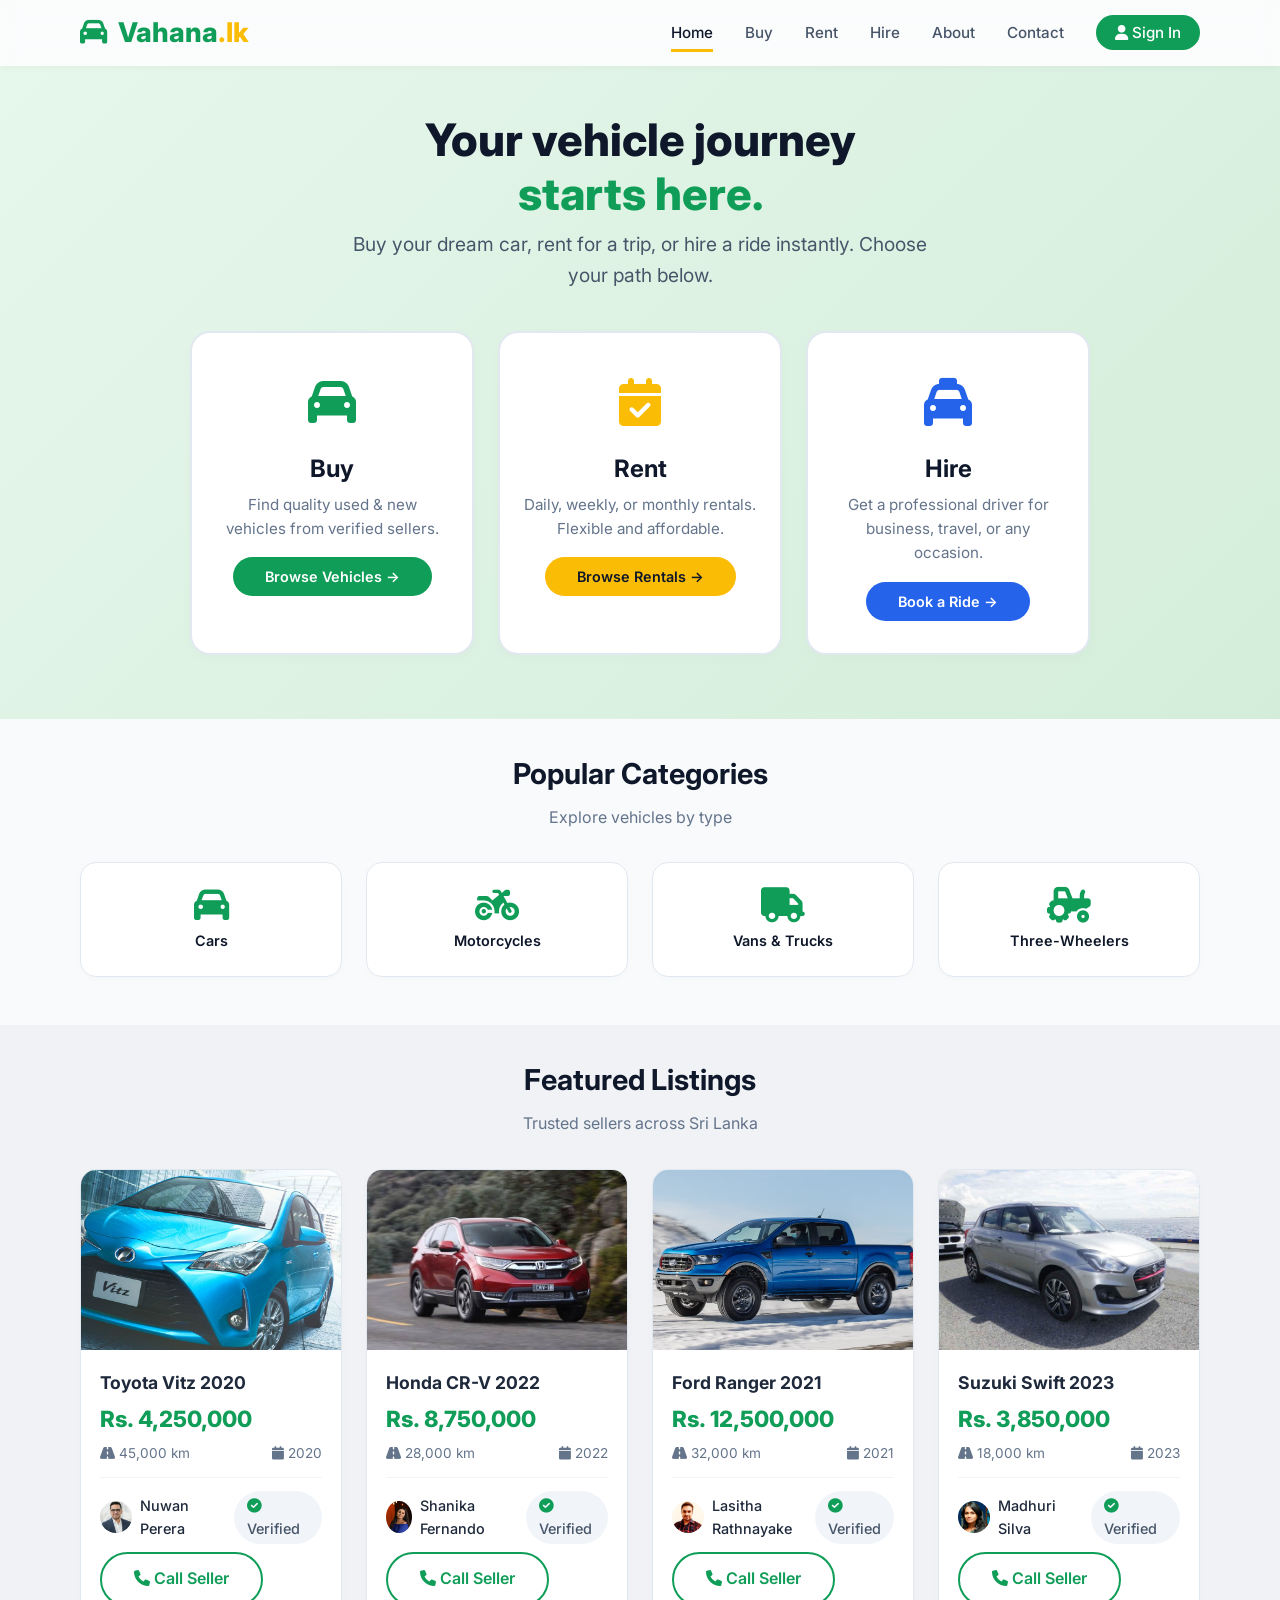
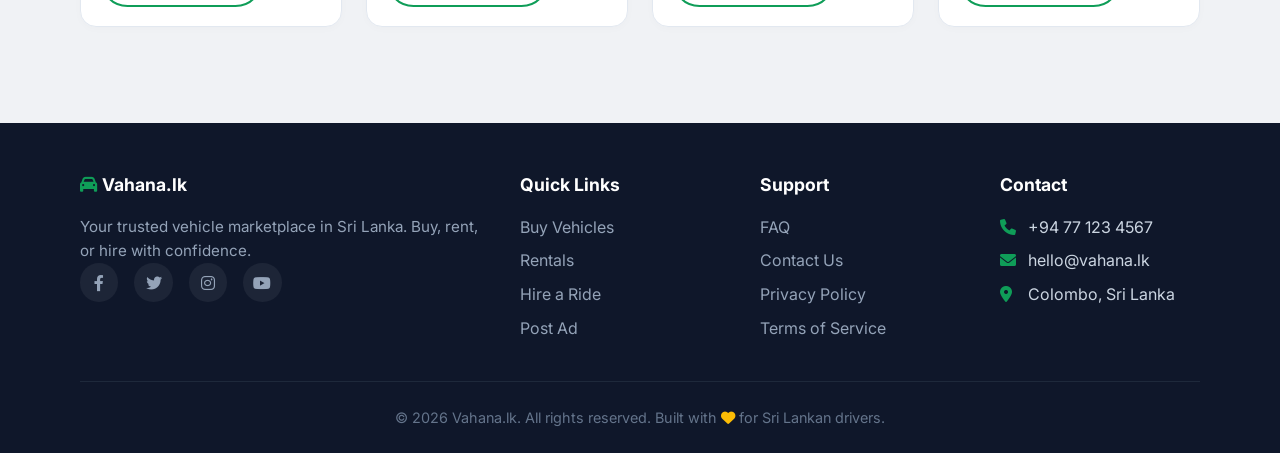
==== index.html @ b87160fb "Add files via upload" ====
<!DOCTYPE html>
<html lang="en">
<head>
    <meta charset="UTF-8" />
    <meta name="viewport" content="width=device-width, initial-scale=1.0, maximum-scale=1.0, user-scalable=yes" />
    <title>Vahana.lk — Buy, Rent & Hire Vehicles in Sri Lanka</title>
    <link rel="preconnect" href="https://fonts.googleapis.com" />
    <link rel="preconnect" href="https://fonts.gstatic.com" crossorigin />
    <link href="https://fonts.googleapis.com/css2?family=Inter:opsz,wght@14..32,300;14..32,400;14..32,600;14..32,700;14..32,800&display=swap" rel="stylesheet" />
    <link rel="stylesheet" href="https://cdnjs.cloudflare.com/ajax/libs/font-awesome/6.0.0-beta3/css/all.min.css" />
    <link rel="stylesheet" href="css/style.css" />
</head>
<body>

    <header class="site-header" id="siteHeader">
        <div class="container header-container">
            <div class="logo">
                <a href="index.html"><i class="fas fa-car"></i> Vahana<span>.lk</span></a>
            </div>
            <nav class="main-nav" id="mainNav">
                <ul>
                    <li><a href="index.html" class="active">Home</a></li>
                    <li><a href="vehicles.html">Buy</a></li>
                    <li><a href="rentals.html">Rent</a></li>
                    <li><a href="hire.html">Hire</a></li>
                    <li><a href="about.html">About</a></li>
                    <li><a href="contact.html">Contact</a></li>
                    <li><a href="#" class="nav-cta"><i class="fas fa-user"></i> Sign In</a></li>
                </ul>
            </nav>
            <button class="nav-toggle" id="navToggle"><i class="fas fa-bars"></i></button>
        </div>
    </header>

    <section class="hero" style="padding: 3rem 0 4rem;">
        <div class="container hero-content">
            <h1 style="font-size: 2.8rem; font-weight: 800; color: #0f172a; margin-bottom: 0.5rem;">
                Your vehicle journey <br /><span style="color: #0f9d58;">starts here.</span>
            </h1>
            <p style="font-size: 1.2rem; color: #475569; max-width: 600px; margin: 0 auto 2.5rem;">
                Buy your dream car, rent for a trip, or hire a ride instantly.
                Choose your path below.
            </p>
            <div style="display: grid; grid-template-columns: repeat(3, 1fr); gap: 1.5rem; max-width: 900px; margin: 0 auto;">
                <a href="vehicles.html" style="background: #fff; padding: 2rem 1.5rem; border-radius: 20px; text-align: center; border: 2px solid #e2e8f0; transition: 0.3s; box-shadow: 0 4px 12px rgba(0,0,0,0.02); text-decoration: none; color: inherit; display: block;">
                    <div style="font-size: 3rem; color: #0f9d58; margin-bottom: 0.5rem;"><i class="fas fa-car"></i></div>
                    <h3 style="font-size: 1.5rem; font-weight: 700; color: #0f172a;">Buy</h3>
                    <p style="color: #64748b; font-size: 0.95rem; margin: 0.3rem 0 1rem;">Find quality used &amp; new vehicles from verified sellers.</p>
                    <span style="display: inline-block; background: #0f9d58; color: #fff; padding: 0.5rem 2rem; border-radius: 50px; font-weight: 600; font-size: 0.9rem;">Browse Vehicles →</span>
                </a>
                <a href="rentals.html" style="background: #fff; padding: 2rem 1.5rem; border-radius: 20px; text-align: center; border: 2px solid #e2e8f0; transition: 0.3s; box-shadow: 0 4px 12px rgba(0,0,0,0.02); text-decoration: none; color: inherit; display: block;">
                    <div style="font-size: 3rem; color: #fbbc05; margin-bottom: 0.5rem;"><i class="fas fa-calendar-check"></i></div>
                    <h3 style="font-size: 1.5rem; font-weight: 700; color: #0f172a;">Rent</h3>
                    <p style="color: #64748b; font-size: 0.95rem; margin: 0.3rem 0 1rem;">Daily, weekly, or monthly rentals. Flexible and affordable.</p>
                    <span style="display: inline-block; background: #fbbc05; color: #0f172a; padding: 0.5rem 2rem; border-radius: 50px; font-weight: 600; font-size: 0.9rem;">Browse Rentals →</span>
                </a>
                <a href="hire.html" style="background: #fff; padding: 2rem 1.5rem; border-radius: 20px; text-align: center; border: 2px solid #e2e8f0; transition: 0.3s; box-shadow: 0 4px 12px rgba(0,0,0,0.02); text-decoration: none; color: inherit; display: block;">
                    <div style="font-size: 3rem; color: #2563eb; margin-bottom: 0.5rem;"><i class="fas fa-taxi"></i></div>
                    <h3 style="font-size: 1.5rem; font-weight: 700; color: #0f172a;">Hire</h3>
                    <p style="color: #64748b; font-size: 0.95rem; margin: 0.3rem 0 1rem;">Get a professional driver for business, travel, or any occasion.</p>
                    <span style="display: inline-block; background: #2563eb; color: #fff; padding: 0.5rem 2rem; border-radius: 50px; font-weight: 600; font-size: 0.9rem;">Book a Ride →</span>
                </a>
            </div>
        </div>
    </section>

    <section class="categories" style="padding: 2rem 0 3rem; background: #f8fafc;">
        <div class="container">
            <h2 class="section-title">Popular Categories</h2>
            <p class="section-subtitle">Explore vehicles by type</p>
            <div class="category-grid">
                <div class="category-item"><i class="fas fa-car"></i><h4>Cars</h4></div>
                <div class="category-item"><i class="fas fa-motorcycle"></i><h4>Motorcycles</h4></div>
                <div class="category-item"><i class="fas fa-truck"></i><h4>Vans &amp; Trucks</h4></div>
                <div class="category-item"><i class="fas fa-tractor"></i><h4>Three-Wheelers</h4></div>
            </div>
        </div>
    </section>

    <section class="featured" style="padding: 2rem 0 4rem;">
        <div class="container">
            <h2 class="section-title">Featured Listings</h2>
            <p class="section-subtitle">Trusted sellers across Sri Lanka</p>
            <div class="listing-grid">
                <div class="listing-card">
                    <img src="img/toyotavista.jpg" alt="Toyota Vitz" />
                    <div class="listing-body">
                        <h3>Toyota Vitz 2020</h3>
                        <div class="price">Rs. 4,250,000</div>
                        <div class="meta"><span><i class="fas fa-road"></i> 45,000 km</span><span><i class="fas fa-calendar"></i> 2020</span></div>
                        <div class="seller">
                            <img src="img/nuwan.jpg" alt="seller" />
                            <span>Nuwan Perera</span>
                            <span class="badge"><i class="fas fa-check-circle" style="color:#0f9d58;"></i> Verified</span>
                        </div>
                        <a href="#" class="btn btn-outline-green" style="margin-top:0.5rem;"><i class="fas fa-phone"></i> Call Seller</a>
                    </div>
                </div>
                <div class="listing-card">
                    <img src="img/hondacrv2.jpg" alt="Honda CR-V" />
                    <div class="listing-body">
                        <h3>Honda CR-V 2022</h3>
                        <div class="price">Rs. 8,750,000</div>
                        <div class="meta"><span><i class="fas fa-road"></i> 28,000 km</span><span><i class="fas fa-calendar"></i> 2022</span></div>
                        <div class="seller">
                            <img src="img/shanika.jpg" alt="seller" />
                            <span>Shanika Fernando</span>
                            <span class="badge"><i class="fas fa-check-circle" style="color:#0f9d58;"></i> Verified</span>
                        </div>
                        <a href="#" class="btn btn-outline-green" style="margin-top:0.5rem;"><i class="fas fa-phone"></i> Call Seller</a>
                    </div>
                </div>
                <div class="listing-card">
                    <img src="img/fordranger.jpg" alt="Ford Ranger" />
                    <div class="listing-body">
                        <h3>Ford Ranger 2021</h3>
                        <div class="price">Rs. 12,500,000</div>
                        <div class="meta"><span><i class="fas fa-road"></i> 32,000 km</span><span><i class="fas fa-calendar"></i> 2021</span></div>
                        <div class="seller">
                            <img src="img/lasitha.jpg" alt="seller" />
                            <span>Lasitha Rathnayake</span>
                            <span class="badge"><i class="fas fa-check-circle" style="color:#0f9d58;"></i> Verified</span>
                        </div>
                        <a href="#" class="btn btn-outline-green" style="margin-top:0.5rem;"><i class="fas fa-phone"></i> Call Seller</a>
                    </div>
                </div>
                <div class="listing-card">
                    <img src="img/suzuki2.jpeg" alt="Suzuki Swift" />
                    <div class="listing-body">
                        <h3>Suzuki Swift 2023</h3>
                        <div class="price">Rs. 3,850,000</div>
                        <div class="meta"><span><i class="fas fa-road"></i> 18,000 km</span><span><i class="fas fa-calendar"></i> 2023</span></div>
                        <div class="seller">
                            <img src="img/maduri.webp" alt="seller" />
                            <span>Madhuri Silva</span>
                            <span class="badge"><i class="fas fa-check-circle" style="color:#0f9d58;"></i> Verified</span>
                        </div>
                        <a href="#" class="btn btn-outline-green" style="margin-top:0.5rem;"><i class="fas fa-phone"></i> Call Seller</a>
                    </div>
                </div>
            </div>
        </div>
    </section>

 

    <footer class="site-footer">
        <div class="container">
            <div class="footer-grid">
                <div class="footer-col">
                    <h4><i class="fas fa-car" style="color:#0f9d58;"></i> Vahana.lk</h4>
                    <p>Your trusted vehicle marketplace in Sri Lanka. Buy, rent, or hire with confidence.</p>
                    <div class="social-links">
                        <a href="#"><i class="fab fa-facebook-f"></i></a>
                        <a href="#"><i class="fab fa-twitter"></i></a>
                        <a href="#"><i class="fab fa-instagram"></i></a>
                        <a href="#"><i class="fab fa-youtube"></i></a>
                    </div>
                </div>
                <div class="footer-col">
                    <h4>Quick Links</h4>
                    <ul>
                        <li><a href="vehicles.html">Buy Vehicles</a></li>
                        <li><a href="rentals.html">Rentals</a></li>
                        <li><a href="hire.html">Hire a Ride</a></li>
                        <li><a href="#">Post Ad</a></li>
                    </ul>
                </div>
                <div class="footer-col">
                    <h4>Support</h4>
                    <ul>
                        <li><a href="#">FAQ</a></li>
                        <li><a href="contact.html">Contact Us</a></li>
                        <li><a href="#">Privacy Policy</a></li>
                        <li><a href="#">Terms of Service</a></li>
                    </ul>
                </div>
                <div class="footer-col">
                    <h4>Contact</h4>
                    <ul>
                        <li><i class="fas fa-phone" style="color:#0f9d58; width:1.5rem;"></i> +94 77 123 4567</li>
                        <li><i class="fas fa-envelope" style="color:#0f9d58; width:1.5rem;"></i> hello@vahana.lk</li>
                        <li><i class="fas fa-map-marker-alt" style="color:#0f9d58; width:1.5rem;"></i> Colombo, Sri Lanka</li>
                    </ul>
                </div>
            </div>
            <div class="footer-bottom">
                <p>&copy; 2026 Vahana.lk. All rights reserved. Built with <i class="fas fa-heart"></i> for Sri Lankan drivers.</p>
            </div>
        </div>
    </footer>

    <script src="js/script.js"></script>
</body>
</html>
---- css/style.css ----
*{margin:0;padding:0;box-sizing:border-box}
body{font-family:'Inter',sans-serif;background:#f0f2f5;color:#1e293b;line-height:1.6}
a{text-decoration:none;color:inherit}
ul{list-style:none}
img{max-width:100%;display:block}
.container{width:90%;max-width:1200px;margin:0 auto;padding:0 1rem}
:root{--green:#0f9d58;--gold:#fbbc05;--blue:#2563eb;--dark:#0f172a;--gray:#475569;--light-gray:#94a3b8;--border:#e2e8f0;--bg-light:#f8fafc;--shadow:0 2px 8px rgba(0,0,0,.02)}
.btn{display:inline-block;padding:.8rem 2rem;border-radius:50px;font-weight:600;font-size:1rem;transition:.3s;cursor:pointer;border:2px solid transparent;text-align:center}
.btn-primary{background:var(--green);color:#fff;border-color:var(--green)}
.btn-primary:hover{background:#0b7e46;border-color:#0b7e46;transform:translateY(-2px);box-shadow:0 8px 20px rgba(15,157,88,.3)}
.btn-secondary{background:transparent;color:#1e293b;border-color:var(--light-gray)}
.btn-secondary:hover{background:#f1f5f9;border-color:#64748b}
.btn-accent{background:var(--gold);color:#1e293b;border-color:var(--gold)}
.btn-accent:hover{background:#e5a800;border-color:#e5a800;transform:translateY(-2px)}
.btn-outline-green{background:transparent;color:var(--green);border:2px solid var(--green)}
.btn-outline-green:hover{background:var(--green);color:#fff}
.site-header{background:rgba(255,255,255,.72);backdrop-filter:blur(12px);-webkit-backdrop-filter:blur(12px);box-shadow:0 1px 8px rgba(0,0,0,.04);padding:.7rem 0;position:sticky;top:0;z-index:100;transition:background .35s,box-shadow .35s}
.site-header.scrolled{background:rgba(255,255,255,.92);backdrop-filter:blur(16px);-webkit-backdrop-filter:blur(16px);box-shadow:0 4px 24px rgba(0,0,0,.08)}
.header-container{display:flex;justify-content:space-between;align-items:center;flex-wrap:wrap}
.logo a{font-size:1.7rem;font-weight:800;color:var(--green)}
.logo a span{color:var(--gold)}
.logo i{color:var(--green);margin-right:.3rem}
.main-nav ul{display:flex;gap:2rem;align-items:center}
.main-nav a{font-weight:500;padding:.4rem 0;border-bottom:3px solid transparent;transition:.2s;font-size:.95rem;color:var(--gray)}
.main-nav a:hover,.main-nav a.active{border-bottom-color:var(--gold);color:var(--dark)}
.nav-cta{background:var(--green);color:#fff!important;padding:.5rem 1.2rem!important;border-radius:50px;border-bottom:none!important;font-weight:600}
.nav-cta:hover{background:#0b7e46;border-bottom:none!important}
.nav-toggle{display:none;background:0 0;border:none;font-size:1.6rem;color:var(--dark);cursor:pointer}
.hero{background:linear-gradient(135deg,#e6f7ec,#d4edda);padding:3.5rem 0 4rem;text-align:center}
.hero-content h1{font-size:2.8rem;font-weight:800;color:var(--dark);line-height:1.2;margin-bottom:.5rem}
.hero-content h1 span{color:var(--green)}
.hero-content p{font-size:1.1rem;color:var(--gray);margin-bottom:2rem}
.search-box{background:#fff;padding:.5rem;border-radius:60px;display:flex;flex-wrap:wrap;gap:.5rem;max-width:700px;margin:0 auto 2rem;box-shadow:0 8px 24px rgba(0,0,0,.06)}
.search-box input{flex:1;border:none;padding:.8rem 1.5rem;font-size:1rem;outline:0;min-width:200px}
.search-box select{border:none;padding:.8rem 1rem;background:var(--bg-light);border-radius:30px;outline:0;font-weight:500;color:#334155}
.search-box button{background:var(--green);color:#fff;border:none;padding:.8rem 2.5rem;border-radius:50px;font-weight:600;cursor:pointer;transition:.3s}
.search-box button:hover{background:#0b7e46}

/* ===== HERO ACTION CARDS – EQUAL HEIGHT & ALIGNED BUTTONS ===== */
.hero .container > div:last-child{display:grid;grid-template-columns:repeat(3,1fr);gap:1.5rem;align-items:stretch}
.hero .container > div:last-child > a{display:flex;flex-direction:column;justify-content:space-between;height:100%;background:#fff;padding:2rem 1.5rem;border-radius:20px;border:2px solid var(--border);text-decoration:none;color:inherit;transition:.3s;box-shadow:0 4px 12px rgba(0,0,0,.02)}
.hero .container > div:last-child > a:hover{transform:translateY(-4px);box-shadow:0 8px 24px rgba(0,0,0,.08);border-color:var(--green)}
.hero .container > div:last-child > a > span:last-child{margin-top:auto;display:inline-block;align-self:center}

.category-item,.listing-card,.vehicle-card,.rental-card,.team-card,.ride-option{transition:transform .3s cubic-bezier(.2,.9,.4,1),background-color .3s,box-shadow .3s,border-color .3s;will-change:transform,background-color;transform:translateY(0)}
.category-item:hover,.listing-card:hover,.team-card:hover,.ride-option:hover{transform:scale(1.03) translateY(-5px);background-color:#f0fdf4!important;box-shadow:0 10px 28px rgba(0,0,0,.08);border-color:var(--green)}
.vehicle-card:hover,.rental-card:hover{transform:scale(1.04) translateY(-8px);background-color:#f0fdf4!important;box-shadow:0 16px 40px rgba(0,0,0,.12)!important;border-color:var(--green)!important}
.categories{padding:2.5rem 0 3rem}
.section-title{font-size:1.8rem;font-weight:700;text-align:center;color:var(--dark);margin-bottom:.5rem}
.section-subtitle{text-align:center;color:#64748b;font-size:1rem;margin-bottom:2rem}
.category-grid{display:grid;grid-template-columns:repeat(auto-fit,minmax(120px,1fr));gap:1.5rem}
.category-item{background:#fff;border-radius:16px;padding:1.5rem .5rem;text-align:center;border:1px solid var(--border);box-shadow:var(--shadow)}
.category-item i{font-size:2.2rem;color:var(--green);margin-bottom:.4rem}
.category-item h4{font-size:.9rem;font-weight:600;color:var(--dark)}
.featured{padding:2rem 0 4rem;background:#f0f2f5}
.listing-grid{display:grid;grid-template-columns:repeat(auto-fill,minmax(260px,1fr));gap:1.5rem}
.listing-card{background:#fff;border-radius:16px;overflow:hidden;border:1px solid var(--border);box-shadow:var(--shadow)}
.listing-card img{height:180px;width:100%;object-fit:cover}
.listing-body{padding:1.2rem}
.listing-body h3{font-weight:700;font-size:1.1rem;margin-bottom:.2rem}
.listing-body .price{font-size:1.4rem;font-weight:800;color:var(--green)}
.listing-body .meta{display:flex;justify-content:space-between;color:#64748b;font-size:.85rem;margin:.4rem 0}
.listing-body .seller{display:flex;align-items:center;gap:.5rem;margin-top:.8rem;padding-top:.8rem;border-top:1px solid #f1f5f9}
.listing-body .seller img{width:32px;height:32px;border-radius:50%;object-fit:cover}
.listing-body .seller span{font-weight:500;font-size:.9rem}
.listing-body .badge{background:#f1f5f9;padding:.2rem .8rem;border-radius:50px;font-size:.7rem;font-weight:600;color:var(--gray)}
.page-hero{background:linear-gradient(135deg,#e6f7ec,#d4edda);padding:2.5rem 0;text-align:center}
.page-hero h1{font-size:2.2rem;font-weight:800;color:var(--dark)}
.page-hero p{font-size:1rem;color:var(--gray)}
.vehicles-section,.rentals-section{padding:2.5rem 0}
.filter-bar{display:flex;gap:1rem;flex-wrap:wrap;margin-bottom:2rem;background:#fff;padding:1rem;border-radius:16px;border:1px solid var(--border)}
.filter-bar select,.filter-bar input{padding:.5rem 1rem;border:1px solid var(--border);border-radius:30px;background:var(--bg-light);outline:0}
.vehicle-grid,.rental-grid{display:grid;grid-template-columns:repeat(auto-fill,minmax(280px,1fr));gap:1.5rem}
.vehicle-card,.rental-card{background:#fff;border-radius:16px;overflow:hidden;border:1px solid var(--border);box-shadow:var(--shadow)}
.vehicle-card img,.rental-card img{height:180px;width:100%;object-fit:cover}
.vehicle-body,.rental-body{padding:1.2rem}
.vehicle-body h3,.rental-body h3{font-weight:700}
.vehicle-body .price,.rental-body .price{font-size:1.5rem;font-weight:800;color:var(--green);margin:.2rem 0}
.vehicle-body .price small,.rental-body .price small{font-size:.8rem;font-weight:400;color:#64748b}
.vehicle-body .specs,.rental-body .features{display:flex;gap:1rem;color:#64748b;font-size:.85rem;margin:.5rem 0;flex-wrap:wrap}
.vehicle-body .specs i,.rental-body .features i{color:var(--green);width:1.2rem}
.seller-info{display:flex;justify-content:space-between;align-items:center;margin-top:.8rem;padding-top:.8rem;border-top:1px solid #f1f5f9}
.seller-info .seller-detail{display:flex;align-items:center;gap:.5rem}
.seller-info .seller-detail img{width:28px;height:28px;border-radius:50%;object-fit:cover}
.seller-info .seller-detail span{font-size:.85rem;font-weight:500}
.seller-info .location{font-size:.8rem;color:#64748b}
.vehicle-body .btn,.rental-body .btn{width:100%;margin-top:.8rem}
.hire-section{padding:2.5rem 0}
.ride-booking-card{background:#fff;border-radius:24px;padding:2rem;max-width:700px;margin:0 auto 3rem;box-shadow:0 8px 30px rgba(0,0,0,.08);border:1px solid var(--border)}
.ride-booking-card h2{font-size:1.5rem;margin-bottom:1.5rem;display:flex;align-items:center;gap:.5rem;color:var(--dark)}
.ride-input-group{display:flex;flex-direction:column;gap:.8rem;margin-bottom:1.5rem}
.ride-input-group input{padding:.9rem 1.2rem;border:2px solid var(--border);border-radius:14px;font-size:1rem;outline:0;transition:.3s;background:var(--bg-light)}
.ride-options{display:grid;grid-template-columns:repeat(3,1fr);gap:1rem;margin:1.5rem 0}
.ride-option{background:var(--bg-light);padding:1rem .5rem;border-radius:16px;text-align:center;border:2px solid transparent;cursor:pointer}
.ride-option.selected{border-color:var(--green);background:#e6f7ec}
.ride-option i{font-size:2rem;color:var(--dark)}
.ride-option h4{font-size:.9rem;margin:.3rem 0 0}
.ride-option .fare{font-weight:700;color:var(--green)}
.driver-mock{background:#f1f5f9;padding:1rem;border-radius:16px;display:none;align-items:center;gap:1rem;margin-top:1.5rem}
.driver-mock.active{display:flex}
.driver-mock img{width:60px;height:60px;border-radius:50%;object-fit:cover}
.driver-mock .info h4{font-weight:700}
.driver-mock .info p{font-size:.85rem;color:var(--green);font-weight:600}
.about-section{padding:2.5rem 0}
.about-grid{display:grid;grid-template-columns:1fr 1fr;gap:3rem;align-items:center;margin-bottom:2rem}
.about-text h2{font-size:2rem;color:var(--dark);margin-bottom:1rem}
.about-text p{color:#334155;margin-bottom:1rem}
.about-image img{border-radius:20px;box-shadow:0 12px 30px rgba(0,0,0,.08);height:300px;object-fit:cover;width:100%}
.stats-row{display:grid;grid-template-columns:repeat(3,1fr);gap:2rem;background:#fff;padding:2rem;border-radius:20px;border:1px solid var(--border)}
.stat-item{text-align:center}
.stat-item h3{font-size:2rem;font-weight:800;color:var(--green)}
.team-grid{display:grid;grid-template-columns:repeat(3,1fr);gap:2rem;margin-top:2rem}
.team-card{background:#fff;padding:1.5rem;border-radius:20px;text-align:center;border:1px solid var(--border)}
.team-card img{width:100px;height:100px;border-radius:50%;object-fit:cover;margin:0 auto 1rem}
.team-card h4{font-weight:700;color:var(--dark)}
.contact-section{padding:2.5rem 0}
.contact-grid{display:grid;grid-template-columns:2fr 1fr;gap:3rem}
.form-group{margin-bottom:1.2rem}
.form-group label{display:block;font-weight:600;margin-bottom:.3rem}
.form-group input,.form-group textarea{width:100%;padding:.8rem 1.2rem;border:2px solid var(--border);border-radius:12px;font-family:inherit;font-size:1rem;background:#fff;transition:.3s}
.form-feedback{margin-top:1rem;padding:.6rem 1rem;border-radius:10px;display:none;font-weight:500}
.form-feedback.success{display:block;background:#d1fae5;color:#065f46}
.form-feedback.error{display:block;background:#fee2e2;color:#991b1b}
.contact-info h2{font-size:1.8rem;color:var(--dark);margin-bottom:1.5rem}
.contact-detail{display:flex;align-items:center;gap:1rem;margin-bottom:1.2rem}
.contact-detail i{width:2.4rem;height:2.4rem;background:#e6f7ec;border-radius:50%;display:flex;align-items:center;justify-content:center;color:var(--green)}
.site-footer{background:var(--dark);color:#cbd5e1;padding:3rem 0 1.5rem;margin-top:2rem}
.footer-grid{display:grid;grid-template-columns:2fr 1fr 1fr 1fr;gap:2.5rem;padding-bottom:2rem;border-bottom:1px solid #1e293b;margin-bottom:1.5rem}
.footer-col h4{color:#fff;font-size:1.1rem;margin-bottom:1rem}
.footer-col p{font-size:.95rem;color:var(--light-gray)}
.footer-col ul li{margin-bottom:.5rem}
.footer-col ul a{color:var(--light-gray);transition:.2s}
.footer-col ul a:hover{color:var(--gold)}
.social-links{display:flex;gap:1rem}
.social-links a{display:inline-flex;align-items:center;justify-content:center;width:2.4rem;height:2.4rem;background:rgba(255,255,255,.06);border-radius:50%;transition:.3s;color:var(--light-gray)}
.social-links a:hover{background:var(--green);color:#fff}
.footer-bottom{text-align:center;font-size:.9rem;color:#64748b}
.footer-bottom i{color:var(--gold)}
.category-item,.listing-card,.vehicle-card,.rental-card,.team-card,.stat-item{opacity:0;animation:fadeSlideUp .7s cubic-bezier(.2,.9,.3,1) forwards}
.category-item:nth-child(1){animation-delay:.05s}
.category-item:nth-child(2){animation-delay:.10s}
.category-item:nth-child(3){animation-delay:.15s}
.category-item:nth-child(4){animation-delay:.20s}
.listing-card:nth-child(1){animation-delay:.08s}
.listing-card:nth-child(2){animation-delay:.14s}
.listing-card:nth-child(3){animation-delay:.20s}
.listing-card:nth-child(4){animation-delay:.26s}
.vehicle-card:nth-child(1){animation-delay:.08s}
.vehicle-card:nth-child(2){animation-delay:.14s}
.vehicle-card:nth-child(3){animation-delay:.20s}
.rental-card:nth-child(1){animation-delay:.06s}
.rental-card:nth-child(2){animation-delay:.10s}
.rental-card:nth-child(3){animation-delay:.14s}
.rental-card:nth-child(4){animation-delay:.18s}
.rental-card:nth-child(5){animation-delay:.22s}
.rental-card:nth-child(6){animation-delay:.26s}
.team-card:nth-child(1){animation-delay:.08s}
.team-card:nth-child(2){animation-delay:.14s}
.team-card:nth-child(3){animation-delay:.20s}
.stat-item:nth-child(1){animation-delay:.05s}
.stat-item:nth-child(2){animation-delay:.10s}
.stat-item:nth-child(3){animation-delay:.15s}
@keyframes fadeSlideUp{0%{opacity:0;transform:translateY(28px)}100%{opacity:1;transform:translateY(0)}}
input:focus,textarea:focus,select:focus,.search-box input:focus,.search-box select:focus{border-color:#f59e0b!important;box-shadow:0 0 0 4px rgba(245,158,11,.18)!important;outline:0}
@media(max-width:992px){.about-grid{grid-template-columns:1fr;text-align:center}.contact-grid{grid-template-columns:1fr}.footer-grid{grid-template-columns:1fr 1fr}.team-grid{grid-template-columns:1fr 1fr}}
@media(max-width:768px){.site-header{background:rgba(255,255,255,.88)}.site-header.scrolled{background:rgba(255,255,255,.96)}.nav-toggle{display:block}.main-nav{width:100%;max-height:0;overflow:hidden;transition:max-height .4s}.main-nav.open{max-height:500px}.main-nav ul{flex-direction:column;gap:0;padding:1rem 0}.main-nav ul li a{display:block;padding:.7rem 0;border-bottom:1px solid var(--border)}.main-nav ul li a.nav-cta{background:transparent;color:var(--green)!important;padding:.7rem 0!important;border-radius:0}.hero-content h1{font-size:2rem}.search-box{border-radius:16px;flex-direction:column;background:transparent;box-shadow:none;gap:.8rem}.search-box input,.search-box select{background:#fff;border-radius:50px}.ride-options{grid-template-columns:1fr 1fr}.category-grid{grid-template-columns:repeat(2,1fr)}.stats-row{grid-template-columns:1fr}.team-grid{grid-template-columns:1fr}.footer-grid{grid-template-columns:1fr;text-align:center}.social-links{justify-content:center}}
@media(max-width:480px){.hero-content h1{font-size:1.5rem}.filter-bar{flex-direction:column;align-items:stretch}.filter-bar input,.filter-bar select,.filter-bar button{width:100%!important}.ride-options{grid-template-columns:1fr}.listing-grid,.vehicle-grid,.rental-grid{grid-template-columns:1fr}.hero .container>div:last-child{grid-template-columns:1fr!important}.modal-overlay{padding:.7rem}.modal-card{border-radius:18px}.modal-card .modal-header{padding:1.3rem 1.2rem .8rem}.modal-body{padding:1.1rem 1.2rem 1.5rem}.emi-amount{font-size:1.9rem!important}.emi-breakdown-item .value{font-size:.92rem}.btn-calc,.vehicle-body>a.btn{font-size:.8rem;padding:.65rem .8rem}}

/* ===== NEW: Category heading & filter visibility for Rent page ===== */
.category-heading {
    text-align: left;
    margin-top: 2.5rem;
    margin-bottom: 1rem;
    font-size: 1.6rem;
    border-left: 5px solid var(--green);
    padding-left: 1rem;
}
.category-heading:first-of-type {
    margin-top: 0;
}
.rental-grid[data-category] {
    display: grid;
    grid-template-columns: repeat(auto-fill, minmax(280px, 1fr));
    gap: 1.5rem;
}
.rental-grid.hidden-grid {
    display: none;
}
.rental-grid.hidden-grid + .category-heading {
    display: none;
}
/* ===== EMI Calculator ===== */
.btn-calc{background:var(--bg-light);color:var(--dark);border:2px solid var(--border);display:inline-flex;align-items:center;justify-content:center;gap:.4rem;width:100%;margin-top:.6rem}
.btn-calc:hover{background:#eef2ff;border-color:var(--blue);color:var(--blue)}

.modal-overlay{position:fixed;inset:0;background:rgba(15,23,42,.55);backdrop-filter:blur(4px);display:none;align-items:center;justify-content:center;z-index:1000;padding:1.5rem;opacity:0;transition:opacity .25s ease}
.modal-overlay.active{display:flex;opacity:1}
.modal-card{background:#fff;border-radius:24px;max-width:560px;width:100%;max-height:90vh;overflow-y:auto;box-shadow:0 24px 60px rgba(0,0,0,.25);transform:translateY(18px) scale(.98);transition:transform .3s cubic-bezier(.2,.9,.3,1);position:relative}
.modal-overlay.active .modal-card{transform:translateY(0) scale(1)}
.modal-close{position:absolute;top:1rem;right:1rem;width:2.2rem;height:2.2rem;border-radius:50%;background:var(--bg-light);border:none;display:flex;align-items:center;justify-content:center;cursor:pointer;color:var(--gray);font-size:1rem;transition:.2s}
.modal-close:hover{background:#fee2e2;color:#991b1b}
.modal-card .modal-header{padding:1.8rem 2rem 1rem;border-bottom:1px solid var(--border)}
.modal-card .modal-header h3{font-size:1.3rem;color:var(--dark);display:flex;align-items:center;gap:.6rem}
.modal-card .modal-header p{font-size:.85rem;color:#64748b;margin-top:.2rem}
.modal-body{padding:1.5rem 2rem 2rem}

.emi-field{margin-bottom:1.3rem}
.emi-field-label{display:flex;justify-content:space-between;align-items:baseline;margin-bottom:.5rem}
.emi-field-label span:first-child{font-weight:600;font-size:.9rem;color:var(--dark)}
.emi-field-value{font-weight:700;color:var(--green);font-size:.95rem;font-family:inherit}
.emi-field input[type="range"]{width:100%;height:6px;border-radius:50px;background:var(--border);outline:0;-webkit-appearance:none;cursor:pointer}
.emi-field input[type="range"]::-webkit-slider-thumb{-webkit-appearance:none;width:22px;height:22px;border-radius:50%;background:var(--green);box-shadow:0 2px 8px rgba(15,157,88,.4);cursor:pointer;border:3px solid #fff;transition:.15s}
.emi-field input[type="range"]::-moz-range-thumb{width:22px;height:22px;border-radius:50%;background:var(--green);border:3px solid #fff;cursor:pointer;box-shadow:0 2px 8px rgba(15,157,88,.4)}
.emi-result{background:linear-gradient(135deg,#e6f7ec,#d4edda);border-radius:18px;padding:1.6rem;text-align:center;margin:1.5rem 0}
.emi-result .emi-amount{font-size:2.4rem;font-weight:800;color:var(--dark);line-height:1.1}
.emi-result .emi-amount small{font-size:1rem;font-weight:600;color:#475569}
.emi-result .emi-sub{font-size:.85rem;color:#475569;margin-top:.3rem;font-weight:500}
.emi-breakdown{display:grid;grid-template-columns:repeat(3,1fr);gap:.8rem;margin-top:1.5rem}
.emi-breakdown-item{background:var(--bg-light);border-radius:14px;padding:.9rem .5rem;text-align:center;border:1px solid var(--border)}
.emi-breakdown-item .label{font-size:.72rem;color:#64748b;font-weight:600;text-transform:uppercase;letter-spacing:.03em}
.emi-breakdown-item .value{font-size:1.05rem;font-weight:800;color:var(--dark);margin-top:.2rem}
.emi-affordability{margin-top:1.2rem;padding:.9rem 1.1rem;border-radius:14px;font-size:.85rem;font-weight:600;display:flex;align-items:center;gap:.6rem}
.emi-affordability.ok{background:#d1fae5;color:#065f46}
.emi-vs-rent{margin-top:1rem;padding:1rem 1.2rem;background:#eff6ff;border-radius:14px;border:1px solid #bfdbfe;font-size:.85rem;color:#1e3a8a}
.emi-vs-rent strong{color:#1d4ed8}
@media(max-width:768px){.emi-breakdown{grid-template-columns:1fr}}
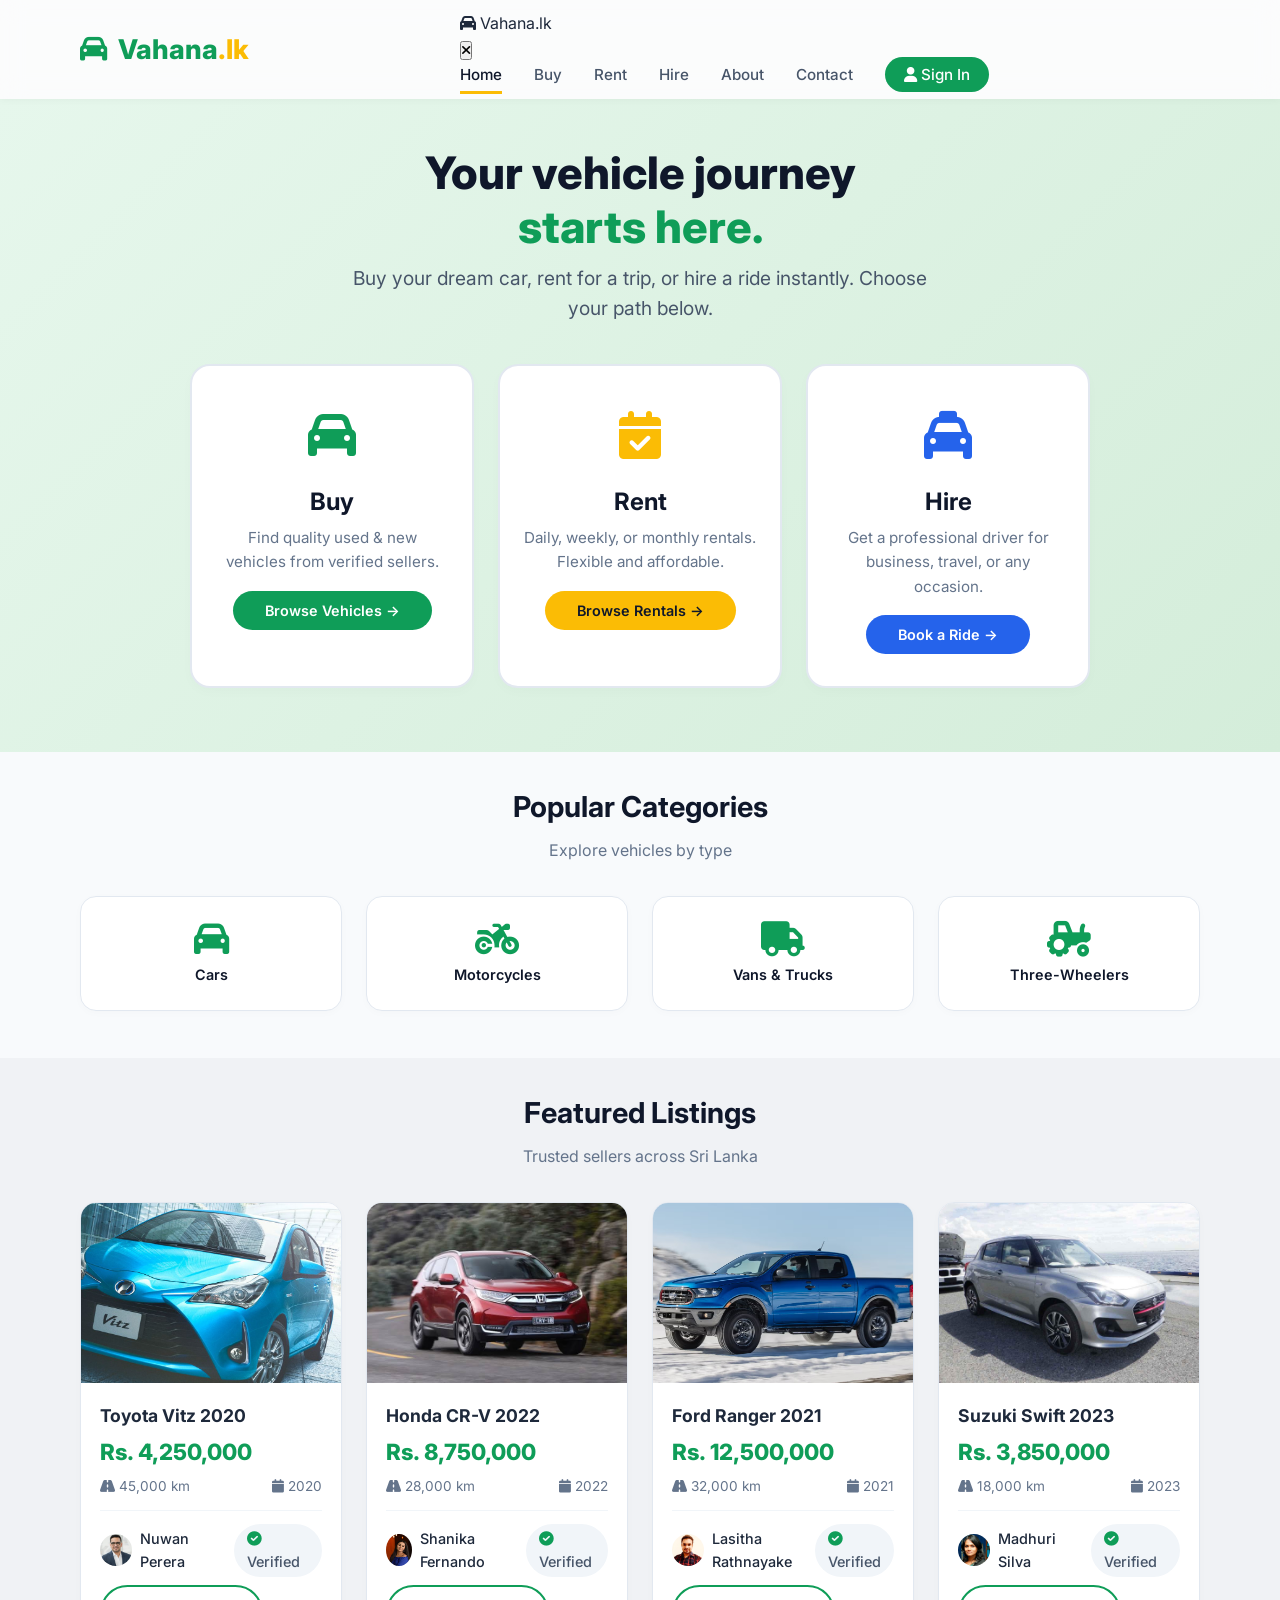
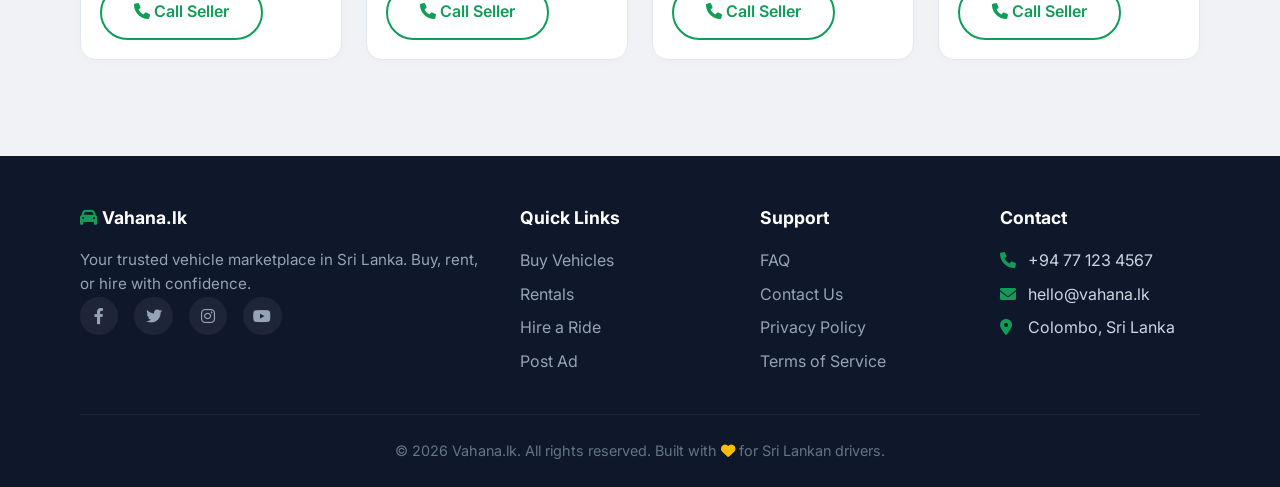
==== commit 87228ae2: "Update index.html" ====
--- a/index.html
+++ b/index.html
@@ -12,25 +12,45 @@
 </head>
 <body>
 
-    <header class="site-header" id="siteHeader">
-        <div class="container header-container">
-            <div class="logo">
-                <a href="index.html"><i class="fas fa-car"></i> Vahana<span>.lk</span></a>
-            </div>
-            <nav class="main-nav" id="mainNav">
-                <ul>
-                    <li><a href="index.html" class="active">Home</a></li>
-                    <li><a href="vehicles.html">Buy</a></li>
-                    <li><a href="rentals.html">Rent</a></li>
-                    <li><a href="hire.html">Hire</a></li>
-                    <li><a href="about.html">About</a></li>
-                    <li><a href="contact.html">Contact</a></li>
-                    <li><a href="#" class="nav-cta"><i class="fas fa-user"></i> Sign In</a></li>
-                </ul>
-            </nav>
-            <button class="nav-toggle" id="navToggle"><i class="fas fa-bars"></i></button>
-        </div>
-    </header>
+<header class="site-header" id="siteHeader">
+  <div class="container header-container">
+    <!-- Logo (left) -->
+    <div class="logo">
+      <a href="index.html"><i class="fas fa-car"></i> Vahana<span>.lk</span></a>
+    </div>
+
+    <!-- Toggle button (right) – placed before nav for proper flex order -->
+    <button class="nav-toggle" id="navToggle">
+      <i class="fas fa-bars"></i>
+    </button>
+
+    <!-- Navigation drawer (slides in from right) -->
+    <nav class="main-nav" id="mainNav">
+      <!-- Drawer header with close button -->
+      <div class="nav-drawer-header">
+        <i class="fas fa-car"></i>
+        <span class="logo-sm">Vahana<span>.lk</span></span>
+        <div style="flex:1;"></div>
+        <button class="nav-close" id="navClose">
+          <i class="fas fa-times"></i>
+        </button>
+      </div>
+      <!-- Navigation links -->
+      <ul>
+        <li><a href="index.html" class="active">Home</a></li>
+        <li><a href="vehicles.html">Buy</a></li>
+        <li><a href="rentals.html">Rent</a></li>
+        <li><a href="hire.html">Hire</a></li>
+        <li><a href="about.html">About</a></li>
+        <li><a href="contact.html">Contact</a></li>
+        <li><a href="#" class="nav-cta"><i class="fas fa-user"></i> Sign In</a></li>
+      </ul>
+    </nav>
+
+    <!-- Overlay (hidden by default) -->
+    <div class="nav-overlay" id="navOverlay"></div>
+  </div>
+</header>
 
     <section class="hero" style="padding: 3rem 0 4rem;">
         <div class="container hero-content">
@@ -192,4 +212,4 @@
 
     <script src="js/script.js"></script>
 </body>
-</html>+</html>
